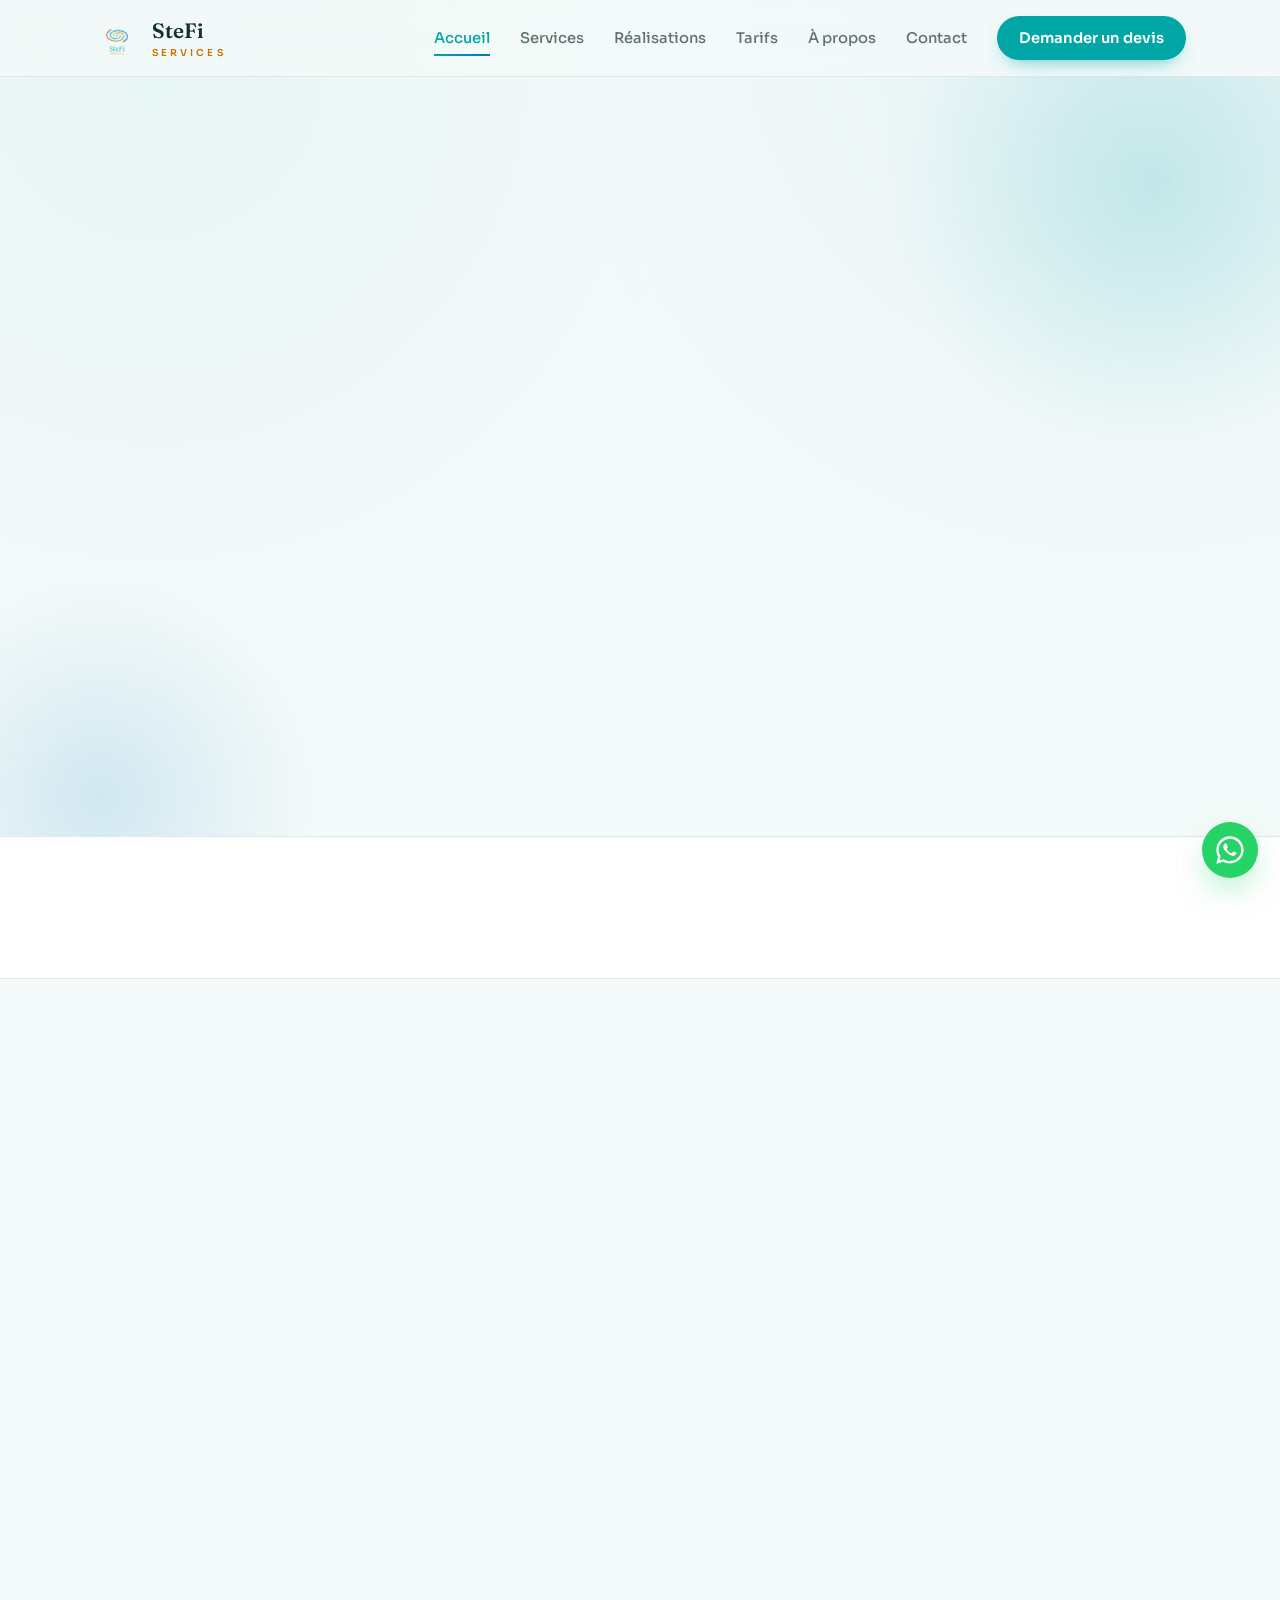
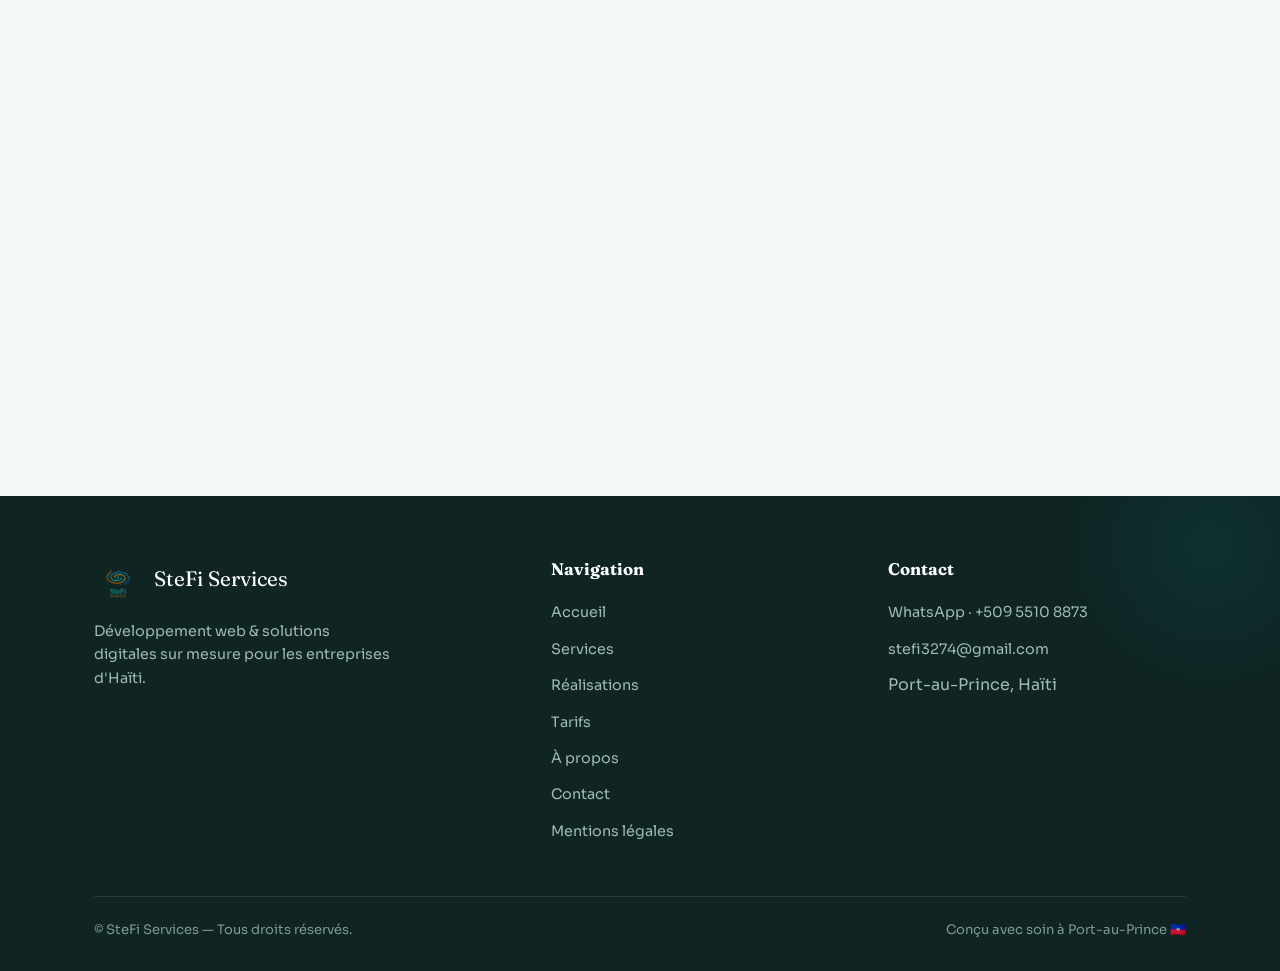
==== index.html @ d9a523bb "Add files via upload" ====
<!DOCTYPE html>
<html lang="fr">
<head>
<meta charset="UTF-8">
<meta name="viewport" content="width=device-width, initial-scale=1.0">
<title>SteFi Services — Développement web & solutions digitales</title>
<meta name="description" content="SteFi Services conçoit des sites web et solutions digitales sur mesure à Port-au-Prince : sites vitrines, boutiques en ligne, paiement MonCash & NatCash.">
<meta property="og:title" content="SteFi Services — Développement web & solutions digitales">
<meta property="og:description" content="SteFi Services conçoit des sites web et solutions digitales sur mesure à Port-au-Prince : sites vitrines, boutiques en ligne, paiement MonCash & NatCash.">
<meta property="og:type" content="website">
<meta property="og:image" content="logo.png">
<meta name="theme-color" content="#00a5a5">
<link rel="icon" type="image/png" href="logo.png">
<link rel="preconnect" href="https://fonts.googleapis.com">
<link rel="preconnect" href="https://fonts.gstatic.com" crossorigin>
<link href="https://fonts.googleapis.com/css2?family=Fraunces:ital,opsz,wght@0,9..144,400;0,9..144,600;0,9..144,700;1,9..144,400;1,9..144,600&family=Sora:wght@300;400;500;600;700&display=swap" rel="stylesheet">
<link rel="stylesheet" href="style.css">
</head>
<body>
<header>
  <div class="wrap nav">
    <a href="index.html" class="brand">
      <img src="logo.png" alt="Logo SteFi Services">
      <span>SteFi<small>Services</small></span>
    </a>
    <nav class="menu" id="menu">
        <a href="index.html" class="active">Accueil</a>
        <a href="services.html">Services</a>
        <a href="realisations.html">Réalisations</a>
        <a href="tarifs.html">Tarifs</a>
        <a href="a-propos.html">À propos</a>
        <a href="contact.html">Contact</a>
        <a href="contact.html" class="cta">Demander un devis</a>
    </nav>
    <button class="burger" id="burger" aria-label="Ouvrir le menu"><span></span><span></span><span></span></button>
  </div>
</header>

<section class="hero">
  <div class="wrap">
    <div class="reveal">
      <span class="kicker">Développement web &amp; solutions digitales</span>
      <h1>Votre entreprise mérite d'exister <em>en ligne</em>.</h1>
      <p class="lead">SteFi Services conçoit des sites web modernes, des boutiques en ligne et des outils digitaux sur mesure — pensés pour le marché haïtien, du paiement MonCash &amp; NatCash jusqu'aux commandes sur WhatsApp.</p>
      <div class="btns">
        <a href="contact.html" class="btn btn-primary">Démarrer mon projet <span class="arr">→</span></a>
        <a href="services.html" class="btn btn-ghost">Voir les services</a>
      </div>
      <div class="hero-meta">
        <div class="hm"><b>5</b> pages dès la formule de base</div>
        <div class="hm"><b>100%</b> adapté au mobile</div>
        <div class="hm"><b>MonCash</b> &amp; NatCash</div>
      </div>
    </div>
    <div class="hero-art reveal d2">
      <div class="hero-card">
        <img src="logo.png" alt="SteFi Services">
        <div class="hc-title">SteFi Services</div>
        <div class="hc-sub">Digital · Web · Design</div>
        <div class="hc-row"><span class="hc-dot" style="background:var(--accent)"></span><b>Sites vitrines</b> élégants &amp; rapides</div>
        <div class="hc-row"><span class="hc-dot" style="background:var(--blue)"></span><b>Boutiques</b> avec paiement local</div>
        <div class="hc-row"><span class="hc-dot" style="background:var(--ocre)"></span><b>Solutions</b> sur mesure</div>
        <div class="hc-row"><span class="hc-dot" style="background:var(--gold)"></span><b>Accompagnement</b> &amp; suivi</div>
      </div>
    </div>
  </div>
</section>

<div class="strip">
  <div class="wrap">
    <div class="stat reveal"><div class="n">100%</div><div class="l">Adapté mobile</div></div>
    <div class="stat reveal d1"><div class="n">MonCash</div><div class="l">&amp; NatCash</div></div>
    <div class="stat reveal d2"><div class="n">7j/7</div><div class="l">Suivi &amp; support</div></div>
    <div class="stat reveal d3"><div class="n">Sur&nbsp;devis</div><div class="l">Projet sur mesure</div></div>
  </div>
</div>

<section>
  <div class="wrap">
    <div class="head reveal">
      <span class="kicker">Ce que nous faisons</span>
      <h2>Des services digitaux complets</h2>
      <p>De la première page web à la boutique en ligne, nous vous accompagnons à chaque étape de votre présence numérique.</p>
    </div>
    <div class="grid">
      <div class="card c1 reveal"><div class="ic">🌐</div><h3>Sites vitrines</h3><p>Un site élégant et rapide pour présenter votre activité, inspirer confiance et être trouvé en ligne.</p></div>
      <div class="card c2 reveal d1"><div class="ic">🛒</div><h3>Boutiques en ligne</h3><p>Vendez vos produits avec un catalogue, un panier et le paiement MonCash &amp; NatCash intégré.</p></div>
      <div class="card c3 reveal d2"><div class="ic">⚙️</div><h3>Solutions sur mesure</h3><p>Applications web, automatisations et outils internes développés selon vos besoins spécifiques.</p></div>
    </div>
    <div style="text-align:center;margin-top:42px" class="reveal">
      <a href="services.html" class="btn btn-ghost">Découvrir tous les services <span class="arr">→</span></a>
    </div>
  </div>
</section>

<section style="padding-top:0">
  <div class="wrap">
    <div class="cta-band reveal">
      <h2>Un projet en tête ?</h2>
      <p>Discutons-en sans engagement. Vous recevez un devis clair et un accompagnement de A à Z.</p>
      <a href="contact.html" class="btn btn-primary">Demander un devis gratuit <span class="arr">→</span></a>
    </div>
  </div>
</section>

<footer>
  <div class="wrap">
    <div class="f-grid">
      <div>
        <div class="f-brand">
          <img src="logo.png" alt="SteFi Services">
          <span class="nm">SteFi Services</span>
        </div>
        <p>Développement web &amp; solutions digitales sur mesure pour les entreprises d'Haïti.</p>
      </div>
      <div>
        <h4>Navigation</h4>
        <ul>
          <li><a href="index.html">Accueil</a></li>
          <li><a href="services.html">Services</a></li>
          <li><a href="realisations.html">Réalisations</a></li>
          <li><a href="tarifs.html">Tarifs</a></li>
          <li><a href="a-propos.html">À propos</a></li>
          <li><a href="contact.html">Contact</a></li>
          <li><a href="mentions-legales.html">Mentions légales</a></li>
        </ul>
      </div>
      <div>
        <h4>Contact</h4>
        <ul>
          <li><a href="https://wa.me/50955108873" target="_blank" rel="noopener">WhatsApp · +509 5510 8873</a></li>
          <li><a href="mailto:stefi3274@gmail.com">stefi3274@gmail.com</a></li>
          <li><span style="color:#9fbab9">Port-au-Prince, Haïti</span></li>
        </ul>
      </div>
    </div>
    <div class="f-bottom">
      <span>© <span class="year"></span> SteFi Services — Tous droits réservés.</span>
      <span>Conçu avec soin à Port-au-Prince 🇭🇹</span>
    </div>
  </div>
</footer>

<span class="wa-pulse"></span>
<a class="wa-float" href="https://wa.me/50955108873?text=Bonjour%20SteFi%20Services,%20je%20souhaite%20des%20informations." target="_blank" rel="noopener" aria-label="Contacter sur WhatsApp">
  <svg viewBox="0 0 32 32" fill="currentColor"><path d="M16 .4C7.4.4.4 7.4.4 16c0 2.8.7 5.4 2 7.8L.3 31.6l8-2.1c2.3 1.2 4.9 1.9 7.7 1.9 8.6 0 15.6-7 15.6-15.6S24.6.4 16 .4zm0 28.2c-2.5 0-4.8-.7-6.8-1.8l-.5-.3-4.7 1.2 1.3-4.6-.3-.5c-1.3-2-2-4.4-2-6.8C3.2 9 9 3.2 16 3.2S28.8 9 28.8 16 23 28.6 16 28.6zm7.1-9.6c-.4-.2-2.3-1.1-2.6-1.3-.4-.1-.6-.2-.9.2s-1 1.3-1.2 1.5c-.2.2-.4.3-.8.1-.4-.2-1.6-.6-3.1-1.9-1.1-1-1.9-2.3-2.2-2.7-.2-.4 0-.6.2-.8.2-.2.4-.4.5-.7.2-.2.2-.4.4-.6.1-.3 0-.5 0-.7-.1-.2-.9-2.1-1.2-2.9-.3-.8-.6-.7-.9-.7h-.7c-.2 0-.6.1-1 .5-.3.4-1.3 1.3-1.3 3.1s1.3 3.6 1.5 3.9c.2.2 2.6 4 6.4 5.6.9.4 1.6.6 2.1.8.9.3 1.7.2 2.3.1.7-.1 2.3-.9 2.6-1.8.3-.9.3-1.6.2-1.8-.1-.1-.3-.2-.7-.4z"/></svg><span class="wa-txt">Discutons !</span>
</a>
<script src="main.js"></script>
</body>
</html>
---- style.css ----
/* ============================================================
   SteFi Services — styles partagés (v3)
   Modifiez ce fichier pour changer l'apparence de tout le site.
   Couleurs principales : voir :root ci-dessous.
   ============================================================ */

*{box-sizing:border-box;margin:0;padding:0}
:root{
  --ink:#15302f;--muted:#5d7271;
  --accent:#00a5a5;--accent-d:#007e8f;
  --blue:#0079bf;--ocre:#c77300;--gold:#cbb04f;
  --bg:#f4faf9;--surface:#ffffff;--border:#dceae9;
  --wa:#25d366;
  --shadow-sm:0 4px 14px -8px rgba(21,48,47,.25);
  --shadow-md:0 18px 44px -22px rgba(21,48,47,.35);
  --shadow-lg:0 30px 70px -30px rgba(21,48,47,.4);
  --radius:18px;
  --maxw:1140px;
}
html{scroll-behavior:smooth;-webkit-text-size-adjust:100%}
body{font-family:'Sora',sans-serif;color:var(--ink);background:var(--bg);line-height:1.65;overflow-x:hidden;
  background-image:radial-gradient(circle at 12% 8%,rgba(0,165,165,.05),transparent 40%),radial-gradient(circle at 88% 0%,rgba(0,121,191,.05),transparent 42%);
  background-attachment:fixed}
a{color:inherit;text-decoration:none}
img{max-width:100%;display:block}
::selection{background:rgba(0,165,165,.22)}
.wrap{max-width:var(--maxw);margin:0 auto;padding:0 24px}
section{padding:92px 0}
h1,h2,h3{font-family:'Fraunces',serif;font-weight:600;line-height:1.08;letter-spacing:-.01em}

/* ---------- HEADER ---------- */
header{position:sticky;top:0;z-index:60;background:rgba(244,250,249,.78);backdrop-filter:blur(14px);-webkit-backdrop-filter:blur(14px);border-bottom:1px solid var(--border);transition:box-shadow .3s}
header.scrolled{box-shadow:0 6px 24px -16px rgba(21,48,47,.5)}
.nav{display:flex;align-items:center;justify-content:space-between;height:76px}
.brand{display:flex;align-items:center;gap:12px;font-family:'Fraunces',serif;font-size:1.3rem;font-weight:600}
.brand img{width:46px;height:46px;object-fit:contain;transition:transform .4s cubic-bezier(.34,1.56,.64,1)}
.brand:hover img{transform:rotate(-8deg) scale(1.06)}
.brand span small{display:block;font-family:'Sora',sans-serif;font-size:.6rem;letter-spacing:.32em;text-transform:uppercase;color:var(--ocre);font-weight:600;margin-top:-2px}
.menu{display:flex;gap:30px;align-items:center;font-size:.92rem;font-weight:500}
.menu a{position:relative;padding:4px 0;color:var(--muted);transition:color .2s}
.menu a:hover,.menu a.active{color:var(--accent)}
.menu a::after{content:"";position:absolute;left:0;bottom:-2px;width:0;height:2px;background:linear-gradient(90deg,var(--accent),var(--blue));transition:width .28s}
.menu a:hover::after,.menu a.active::after{width:100%}
.menu .cta{background:var(--accent);color:#fff;padding:10px 22px;border-radius:30px;font-weight:600;box-shadow:0 8px 20px -10px rgba(0,165,165,.8)}
.menu .cta:hover{background:var(--accent-d);color:#fff;transform:translateY(-1px)}
.menu .cta::after{display:none}
.burger{display:none;flex-direction:column;gap:5px;cursor:pointer;background:none;border:0;padding:6px}
.burger span{width:26px;height:2px;background:var(--ink);border-radius:2px;transition:.3s}
.burger.open span:nth-child(1){transform:translateY(7px) rotate(45deg)}
.burger.open span:nth-child(2){opacity:0}
.burger.open span:nth-child(3){transform:translateY(-7px) rotate(-45deg)}

/* ---------- BUTTONS ---------- */
.btns{display:flex;gap:14px;flex-wrap:wrap}
.btn{display:inline-flex;align-items:center;gap:9px;padding:14px 28px;border-radius:32px;font-weight:600;font-size:.95rem;transition:transform .2s,box-shadow .2s,background .2s;cursor:pointer;border:0;font-family:inherit}
.btn-primary{background:linear-gradient(135deg,var(--accent-d),var(--accent) 70%,var(--blue));background-size:160% 160%;color:#fff;box-shadow:0 12px 30px -12px rgba(0,165,165,.7)}
.btn-primary:hover{transform:translateY(-2px);box-shadow:0 18px 40px -14px rgba(0,165,165,.85);background-position:100% 100%}
.btn-ghost{background:#fff;color:var(--ink);border:1.5px solid var(--border)}
.btn-ghost:hover{border-color:var(--accent);color:var(--accent);transform:translateY(-2px)}
.btn .arr{transition:transform .25s}
.btn:hover .arr{transform:translateX(4px)}

/* ---------- SECTION HEADINGS ---------- */
.kicker{display:inline-flex;align-items:center;gap:8px;text-transform:uppercase;letter-spacing:.26em;font-size:.7rem;font-weight:700;color:var(--ocre);margin-bottom:18px}
.kicker::before{content:"";width:22px;height:2px;background:var(--ocre);border-radius:2px}
.head{text-align:center;max-width:640px;margin:0 auto 58px}
.head .kicker{justify-content:center;margin-bottom:14px}
.head h2{font-size:clamp(1.9rem,4vw,2.5rem);margin-bottom:14px}
.head p{color:var(--muted)}

/* ---------- PAGE HERO (inner pages) ---------- */
.page-hero{padding:84px 0 44px;text-align:center;position:relative;overflow:hidden}
.page-hero::before{content:"";position:absolute;top:-160px;right:-120px;width:460px;height:460px;border-radius:50%;background:radial-gradient(circle,rgba(0,165,165,.16),transparent 65%)}
.page-hero::after{content:"";position:absolute;bottom:-180px;left:-120px;width:380px;height:380px;border-radius:50%;background:radial-gradient(circle,rgba(0,121,191,.12),transparent 65%)}
.page-hero .wrap{position:relative;z-index:1}
.page-hero h1{font-size:clamp(2.1rem,5vw,2.9rem);margin-bottom:12px}
.page-hero p{color:var(--muted);max-width:560px;margin:0 auto}
.crumbs{font-size:.78rem;color:var(--muted);margin-top:18px;letter-spacing:.04em}
.crumbs a{color:var(--accent)}
.crumbs a:hover{text-decoration:underline}

/* ---------- HERO (home) ---------- */
.hero{position:relative;padding:104px 0 92px;overflow:hidden}
.hero::before{content:"";position:absolute;top:-180px;right:-160px;width:580px;height:580px;border-radius:50%;background:radial-gradient(circle,rgba(0,165,165,.18),transparent 65%);z-index:0;animation:float 14s ease-in-out infinite}
.hero::after{content:"";position:absolute;bottom:-200px;left:-140px;width:480px;height:480px;border-radius:50%;background:radial-gradient(circle,rgba(0,121,191,.14),transparent 65%);z-index:0;animation:float 18s ease-in-out infinite reverse}
@keyframes float{0%,100%{transform:translate(0,0)}50%{transform:translate(-24px,22px)}}
.hero .wrap{position:relative;z-index:1;display:grid;grid-template-columns:1.1fr .9fr;gap:52px;align-items:center}
.hero h1{font-size:clamp(2.3rem,5.2vw,3.4rem);margin-bottom:20px}
.hero h1 em{font-style:italic;color:var(--accent);position:relative}
.hero h1 em::after{content:"";position:absolute;left:0;right:0;bottom:.04em;height:.13em;background:rgba(203,176,79,.45);border-radius:3px;z-index:-1}
.hero p.lead{font-size:1.12rem;color:var(--muted);max-width:520px;margin-bottom:32px}
.hero-meta{display:flex;gap:26px;margin-top:30px;flex-wrap:wrap}
.hero-meta .hm{display:flex;align-items:center;gap:9px;font-size:.86rem;color:var(--muted);font-weight:500}
.hero-meta .hm b{color:var(--accent);font-family:'Fraunces',serif;font-size:1.15rem}
.hero-art{position:relative;display:flex;justify-content:center}
.hero-card{background:#fff;border:1px solid var(--border);border-radius:26px;padding:34px;box-shadow:var(--shadow-lg);width:100%;max-width:380px;position:relative}
.hero-card::before{content:"";position:absolute;inset:0;border-radius:26px;padding:1px;background:linear-gradient(140deg,rgba(0,165,165,.5),transparent 40%,rgba(0,121,191,.4));-webkit-mask:linear-gradient(#fff 0 0) content-box,linear-gradient(#fff 0 0);-webkit-mask-composite:xor;mask-composite:exclude;pointer-events:none}
.hero-card img{width:120px;margin:0 auto 6px}
.hero-card .hc-title{text-align:center;font-family:'Fraunces',serif;font-size:1.5rem;color:var(--accent-d)}
.hero-card .hc-sub{text-align:center;font-size:.66rem;letter-spacing:.34em;text-transform:uppercase;color:var(--ocre);font-weight:600;margin-bottom:22px}
.hc-row{display:flex;align-items:center;gap:12px;padding:11px 0;border-top:1px dashed var(--border);font-size:.9rem}
.hc-row b{color:var(--ink)}
.hc-dot{width:10px;height:10px;border-radius:50%;flex:0 0 auto}

/* ---------- TRUST STRIP ---------- */
.strip{background:#fff;border-top:1px solid var(--border);border-bottom:1px solid var(--border)}
.strip .wrap{display:flex;justify-content:space-around;flex-wrap:wrap;gap:24px;padding:34px 24px}
.stat{text-align:center}
.stat .n{font-family:'Fraunces',serif;font-size:2rem;color:var(--accent)}
.stat .l{font-size:.8rem;color:var(--muted);text-transform:uppercase;letter-spacing:.12em}

/* ---------- SERVICES ---------- */
.grid{display:grid;grid-template-columns:repeat(3,1fr);gap:22px}
.card{background:#fff;border:1px solid var(--border);border-radius:var(--radius);padding:32px 28px;transition:transform .3s cubic-bezier(.22,1,.36,1),box-shadow .3s,border-color .3s;position:relative;overflow:hidden}
.card::before{content:"";position:absolute;top:0;left:0;right:0;height:3px;background:linear-gradient(90deg,var(--accent),var(--blue));transform:scaleX(0);transform-origin:left;transition:transform .35s}
.card:hover{transform:translateY(-7px);box-shadow:var(--shadow-md);border-color:transparent}
.card:hover::before{transform:scaleX(1)}
.card .ic{width:56px;height:56px;border-radius:15px;display:flex;align-items:center;justify-content:center;margin-bottom:20px;font-size:1.55rem;transition:transform .3s}
.card:hover .ic{transform:scale(1.08) rotate(-4deg)}
.card h3{font-size:1.3rem;margin-bottom:10px}
.card p{font-size:.92rem;color:var(--muted)}
.c1 .ic{background:rgba(0,165,165,.12);color:var(--accent)}
.c2 .ic{background:rgba(0,121,191,.12);color:var(--blue)}
.c3 .ic{background:rgba(199,115,0,.12);color:var(--ocre)}
.c4 .ic{background:rgba(203,176,79,.18);color:#a8902f}
.c5 .ic{background:rgba(0,126,143,.12);color:var(--accent-d)}
.c6 .ic{background:rgba(0,165,165,.12);color:var(--accent)}

/* ---------- PROCESS (services page) ---------- */
.steps{display:grid;grid-template-columns:repeat(4,1fr);gap:20px;margin-top:10px}
.step{background:#fff;border:1px solid var(--border);border-radius:16px;padding:28px 24px;position:relative;transition:transform .3s,box-shadow .3s}
.step:hover{transform:translateY(-5px);box-shadow:var(--shadow-md)}
.step .stp-n{font-family:'Fraunces',serif;font-size:2.3rem;color:var(--gold);line-height:1;margin-bottom:12px}
.step h3{font-size:1.1rem;margin-bottom:8px}
.step p{font-size:.88rem;color:var(--muted)}

/* ---------- ABOUT ---------- */
.about{display:grid;grid-template-columns:.85fr 1.15fr;gap:56px;align-items:center}
.about-visual{position:relative;border-radius:24px;padding:48px 32px;text-align:center;background:linear-gradient(140deg,#007e8f,#00a5a5 55%,#0079bf);overflow:hidden;box-shadow:var(--shadow-md)}
.about-visual::after{content:"";position:absolute;right:-40px;bottom:-60px;width:200px;height:200px;border-radius:50%;background:radial-gradient(circle,rgba(203,176,79,.4),transparent 70%)}
.about-visual img{width:150px;margin:0 auto;filter:drop-shadow(0 10px 24px rgba(0,0,0,.2));position:relative;z-index:1}
.about-visual .nm{color:#fff;font-family:'Fraunces',serif;font-size:1.45rem;margin-top:8px;position:relative;z-index:1}
.about-visual .rl{color:rgba(255,255,255,.85);font-size:.82rem;letter-spacing:.2em;text-transform:uppercase;margin-top:4px;position:relative;z-index:1}
.about h2{font-size:clamp(1.8rem,4vw,2.4rem);margin-bottom:18px}
.about p{color:var(--muted);margin-bottom:16px}
.vals{display:flex;gap:14px;flex-wrap:wrap;margin-top:24px}
.pill{background:var(--bg);border:1px solid var(--border);border-radius:30px;padding:9px 17px;font-size:.82rem;font-weight:500;transition:transform .2s,border-color .2s}
.pill:hover{transform:translateY(-2px);border-color:var(--accent)}
.pill b{color:var(--accent)}

/* ---------- VALUES (about) ---------- */
.values{display:grid;grid-template-columns:repeat(3,1fr);gap:22px}
.value{background:#fff;border:1px solid var(--border);border-radius:16px;padding:28px 24px;transition:transform .3s,box-shadow .3s}
.value:hover{transform:translateY(-5px);box-shadow:var(--shadow-md)}
.value .ic{font-size:1.8rem;margin-bottom:12px}
.value h3{font-size:1.15rem;margin-bottom:8px}
.value p{font-size:.9rem;color:var(--muted)}

/* ---------- CTA BANNER ---------- */
.cta-band{position:relative;border-radius:26px;padding:52px 44px;text-align:center;overflow:hidden;color:#fff;
  background:linear-gradient(135deg,#007e8f,#00a5a5 50%,#0079bf)}
.cta-band::before{content:"";position:absolute;top:-80px;left:-60px;width:280px;height:280px;border-radius:50%;background:radial-gradient(circle,rgba(255,255,255,.12),transparent 70%)}
.cta-band::after{content:"";position:absolute;right:-70px;bottom:-90px;width:320px;height:320px;border-radius:50%;background:radial-gradient(circle,rgba(203,176,79,.35),transparent 70%)}
.cta-band h2{font-size:clamp(1.7rem,4vw,2.3rem);margin-bottom:12px;position:relative}
.cta-band p{opacity:.94;max-width:520px;margin:0 auto 26px;position:relative}
.cta-band .btn-primary{background:#fff;color:var(--accent-d);position:relative}
.cta-band .btn-primary:hover{background:#fff;color:var(--accent-d)}

/* ---------- CONTACT ---------- */
.contact-grid{display:grid;grid-template-columns:1fr 1fr;gap:40px}
.contact-info{display:flex;flex-direction:column;gap:16px}
.ci-row{display:flex;gap:16px;align-items:center;background:#fff;border:1px solid var(--border);border-radius:14px;padding:18px 20px;transition:border-color .2s,transform .2s,box-shadow .2s}
.ci-row:hover{border-color:var(--accent);transform:translateX(4px);box-shadow:var(--shadow-sm)}
.ci-row .ic{width:46px;height:46px;border-radius:12px;background:rgba(0,165,165,.1);color:var(--accent);display:flex;align-items:center;justify-content:center;flex:0 0 auto;font-size:1.2rem}
.ci-row .lbl{font-size:.72rem;text-transform:uppercase;letter-spacing:.14em;color:var(--muted)}
.ci-row .val{font-weight:600;font-size:1rem}
.form{background:#fff;border:1px solid var(--border);border-radius:var(--radius);padding:32px;box-shadow:var(--shadow-sm)}
.form label{display:block;font-size:.82rem;font-weight:600;margin-bottom:6px;color:var(--ink)}
.form .field{margin-bottom:18px}
.form input,.form textarea{width:100%;padding:13px 15px;border:1.5px solid var(--border);border-radius:11px;font-family:inherit;font-size:.95rem;background:var(--bg);transition:border-color .2s,box-shadow .2s;color:var(--ink)}
.form input:focus,.form textarea:focus{outline:none;border-color:var(--accent);box-shadow:0 0 0 3px rgba(0,165,165,.12)}
.form textarea{resize:vertical;min-height:130px}
.form .btn-primary{width:100%;justify-content:center}
.form-note{font-size:.78rem;color:var(--muted);margin-top:12px;text-align:center}

/* ---------- FAQ ---------- */
.faq{max-width:760px;margin:0 auto;display:flex;flex-direction:column;gap:12px}
.faq details{background:#fff;border:1px solid var(--border);border-radius:14px;padding:0 22px;transition:box-shadow .25s,border-color .25s}
.faq details[open]{box-shadow:var(--shadow-sm);border-color:rgba(0,165,165,.4)}
.faq summary{cursor:pointer;list-style:none;padding:20px 0;font-weight:600;font-size:1rem;display:flex;justify-content:space-between;align-items:center;gap:16px}
.faq summary::-webkit-details-marker{display:none}
.faq summary::after{content:"+";font-size:1.5rem;color:var(--accent);font-weight:400;transition:transform .3s;line-height:1}
.faq details[open] summary::after{transform:rotate(45deg)}
.faq .ans{padding:0 0 22px;color:var(--muted);font-size:.92rem;margin-top:-4px}

/* ---------- LEGAL DOC ---------- */
.doc{background:#fff;border:1px solid var(--border);border-radius:var(--radius);padding:42px;box-shadow:var(--shadow-md);max-width:820px;margin:0 auto}
.doc-sec{padding:24px 0;border-bottom:1px solid var(--border)}
.doc-sec:last-child{border-bottom:0;padding-bottom:0}
.doc-sec:first-child{padding-top:0}
.doc h2{font-size:1.35rem;color:var(--accent-d);margin-bottom:12px;display:flex;align-items:center;gap:10px}
.doc h2 .num{font-size:.85rem;background:rgba(0,165,165,.12);color:var(--accent);width:30px;height:30px;border-radius:8px;display:inline-flex;align-items:center;justify-content:center;flex:0 0 auto}
.doc p{color:var(--muted);margin-bottom:10px}
.doc p b{color:var(--ink)}
.doc a{color:var(--accent)}
.doc a:hover{text-decoration:underline}
.doc ul{margin:8px 0 8px 4px;list-style:none}
.doc ul li{color:var(--muted);padding:5px 0 5px 22px;position:relative}
.doc ul li::before{content:"›";position:absolute;left:4px;color:var(--accent);font-weight:700}
.info-box{background:var(--bg);border:1px solid var(--border);border-radius:12px;padding:18px 20px;margin-top:6px}
.info-box p{margin:4px 0;color:var(--ink);font-size:.95rem}
.updated{text-align:center;color:var(--muted);font-size:.82rem;margin-top:26px;font-style:italic}

/* ---------- FOOTER ---------- */
footer{background:#0f2423;color:#cfe3e2;padding:60px 0 30px;position:relative;overflow:hidden}
footer::before{content:"";position:absolute;top:-100px;right:-80px;width:300px;height:300px;border-radius:50%;background:radial-gradient(circle,rgba(0,165,165,.1),transparent 70%)}
.f-grid{display:grid;grid-template-columns:1.4fr 1fr 1fr;gap:40px;margin-bottom:42px;position:relative}
.f-brand{display:flex;align-items:center;gap:12px;margin-bottom:16px}
.f-brand img{width:48px}
.f-brand .nm{font-family:'Fraunces',serif;font-size:1.3rem;color:#fff}
footer p{font-size:.9rem;color:#9fbab9;max-width:300px}
footer h4{font-family:'Fraunces',serif;color:#fff;font-size:1.05rem;margin-bottom:16px}
footer ul{list-style:none}
footer ul li{margin-bottom:10px}
footer ul a{font-size:.9rem;color:#9fbab9;transition:color .2s,padding-left .2s}
footer ul a:hover{color:var(--accent);padding-left:4px}
.f-bottom{border-top:1px solid rgba(255,255,255,.1);padding-top:22px;display:flex;justify-content:space-between;flex-wrap:wrap;gap:12px;font-size:.82rem;color:#7d9897;position:relative}

/* ---------- WHATSAPP FLOAT ---------- */
.wa-float{position:fixed;right:22px;bottom:22px;z-index:80;display:flex;align-items:center;gap:0;background:var(--wa);color:#fff;border-radius:32px;padding:14px;box-shadow:0 14px 34px -10px rgba(37,211,102,.6);transition:padding .3s,gap .3s;overflow:hidden}
.wa-float svg{width:28px;height:28px;flex:0 0 auto}
.wa-float .wa-txt{max-width:0;white-space:nowrap;font-weight:600;font-size:.92rem;overflow:hidden;transition:max-width .35s,margin .35s}
.wa-float:hover{gap:10px;padding:14px 22px 14px 14px}
.wa-float:hover .wa-txt{max-width:160px;margin-left:2px}
.wa-pulse{position:fixed;right:30px;bottom:30px;width:30px;height:30px;border-radius:50%;background:var(--wa);z-index:79;animation:pulse 2.4s infinite;pointer-events:none}
@keyframes pulse{0%{transform:scale(1);opacity:.55}70%{transform:scale(2.6);opacity:0}100%{opacity:0}}

/* ---------- REVEAL ---------- */
.reveal{opacity:0;transform:translateY(28px);transition:opacity .7s ease,transform .7s cubic-bezier(.22,1,.36,1)}
.reveal.in{opacity:1;transform:none}
.reveal.d1{transition-delay:.08s}.reveal.d2{transition-delay:.16s}.reveal.d3{transition-delay:.24s}.reveal.d4{transition-delay:.32s}.reveal.d5{transition-delay:.4s}

/* ---------- RESPONSIVE ---------- */
@media (max-width:900px){
  .hero .wrap{grid-template-columns:1fr;gap:42px}
  .grid{grid-template-columns:1fr 1fr}
  .values{grid-template-columns:1fr}
  .steps{grid-template-columns:1fr 1fr}
  .about{grid-template-columns:1fr;gap:36px}
  .f-grid{grid-template-columns:1fr 1fr}
}
@media (max-width:640px){
  section{padding:64px 0}
  .menu{position:fixed;inset:76px 0 auto 0;background:var(--bg);flex-direction:column;gap:0;padding:8px 24px 24px;border-bottom:1px solid var(--border);transform:translateY(-135%);transition:transform .35s;height:auto}
  .menu.open{transform:none}
  .menu a{width:100%;padding:15px 0;border-bottom:1px solid var(--border)}
  .menu a::after{display:none}
  .menu .cta{width:100%;text-align:center;justify-content:center;margin-top:12px}
  .burger{display:flex}
  .grid{grid-template-columns:1fr}
  .steps{grid-template-columns:1fr}
  .contact-grid{grid-template-columns:1fr}
  .f-grid{grid-template-columns:1fr}
  .f-bottom{flex-direction:column;text-align:center}
  .doc{padding:26px 20px}
  .cta-band{padding:40px 26px}
}
@media (prefers-reduced-motion:reduce){
  *{animation:none!important;transition:none!important}
  .reveal{opacity:1;transform:none}
}

/* ============================================================
   TARIFS
   ============================================================ */
.tiers{display:grid;grid-template-columns:repeat(3,1fr);gap:22px;align-items:start}
.tier{background:#fff;border:1px solid var(--border);border-radius:var(--radius);padding:30px 26px;position:relative;display:flex;flex-direction:column;transition:transform .3s,box-shadow .3s}
.tier:hover{transform:translateY(-6px);box-shadow:var(--shadow-md)}
.tier.feature{border:2px solid var(--accent);box-shadow:0 18px 44px -22px rgba(0,165,165,.5)}
.tier .ribbon{position:absolute;top:18px;right:-1px;background:var(--ocre);color:#fff;font-size:.62rem;font-weight:700;text-transform:uppercase;letter-spacing:.1em;padding:5px 13px;border-radius:7px 0 0 7px}
.tier .t-name{font-family:'Fraunces',serif;font-size:1.4rem;font-weight:600}
.tier .t-who{color:var(--muted);font-size:.84rem;margin:4px 0 18px;min-height:38px}
.t-price{display:flex;align-items:baseline;gap:5px}
.t-price .cur{font-size:1.05rem;font-weight:600;color:var(--accent)}
.t-price .amt{font-family:'Fraunces',serif;font-size:2.5rem;font-weight:700;line-height:1;color:var(--ink)}
.t-price .note{font-size:.74rem;color:var(--muted)}
.t-sub{margin:12px 0 18px;padding:10px 13px;background:var(--bg);border-radius:10px;font-size:.82rem}
.t-sub b{color:var(--accent)}
.tier ul{list-style:none;font-size:.86rem;display:flex;flex-direction:column;gap:9px;margin:0 0 22px}
.tier li{display:flex;gap:9px;align-items:flex-start}
.tier li::before{content:"✓";color:var(--gold);font-weight:700;flex:0 0 auto}
.tier li.no{color:#b9b1a6}
.tier li.no::before{content:"—";color:#cfc7bb}
.tier .btn{margin-top:auto;justify-content:center;width:100%}
.t-band{background:#0f2423;color:#e7f1f0;border-radius:var(--radius);padding:30px 32px;margin-top:30px;position:relative;overflow:hidden}
.t-band::after{content:"";position:absolute;right:-60px;bottom:-70px;width:240px;height:240px;border-radius:50%;background:radial-gradient(circle,rgba(0,165,165,.18),transparent 70%)}
.t-band h3{font-family:'Fraunces',serif;color:#3fd0d0;font-size:1.25rem;margin-bottom:8px;position:relative}
.t-band p{font-size:.9rem;color:#bcd3d2;position:relative}
.t-band .why{margin-top:14px;font-size:.86rem;border-left:3px solid var(--gold);padding-left:14px;color:#cfe0df;position:relative}
.addons{margin-top:30px}
.addon-grid{display:grid;grid-template-columns:1fr 1fr;gap:12px}
.addon{display:flex;justify-content:space-between;gap:12px;background:#fff;border:1px solid var(--border);border-radius:11px;padding:13px 16px;font-size:.86rem;transition:border-color .2s}
.addon:hover{border-color:var(--accent)}
.addon b{color:var(--accent);white-space:nowrap}
.t-disclaimer{font-size:.74rem;color:#9a9186;margin-top:18px;font-style:italic;text-align:center}

/* ============================================================
   RÉALISATIONS (public)
   ============================================================ */
.rz-grid{display:grid;grid-template-columns:repeat(3,1fr);gap:24px}
.rz-card{background:#fff;border:1px solid var(--border);border-radius:var(--radius);overflow:hidden;display:flex;flex-direction:column;transition:transform .3s,box-shadow .3s;color:inherit}
.rz-card:hover{transform:translateY(-7px);box-shadow:var(--shadow-md)}
.rz-img{height:180px;background-size:cover;background-position:center;background-color:var(--bg)}
.rz-img--ph{display:flex;align-items:center;justify-content:center;background:linear-gradient(135deg,var(--accent-d),var(--blue))}
.rz-img--ph span{font-family:'Fraunces',serif;font-size:3rem;color:#fff;opacity:.9}
.rz-body{padding:22px 24px;display:flex;flex-direction:column;gap:8px;flex:1}
.rz-body h3{font-size:1.2rem}
.rz-body p{font-size:.9rem;color:var(--muted)}
.rz-link{margin-top:auto;color:var(--accent);font-weight:600;font-size:.88rem;display:inline-flex;align-items:center;gap:6px}
.rz-card:hover .rz-link .arr{transform:translateX(4px)}
.rz-empty{text-align:center;color:var(--muted);padding:50px 20px;font-size:.95rem}

/* ============================================================
   ADMIN
   ============================================================ */
.admin-wrap{max-width:780px;margin:0 auto}
.gate{max-width:420px;margin:0 auto;background:#fff;border:1px solid var(--border);border-radius:var(--radius);padding:34px;box-shadow:var(--shadow-sm);text-align:center}
.gate h2{font-size:1.4rem;margin-bottom:8px}
.gate p{color:var(--muted);font-size:.9rem;margin-bottom:20px}
.gate input{width:100%;padding:13px 15px;border:1.5px solid var(--border);border-radius:11px;font-family:inherit;font-size:.95rem;background:var(--bg);margin-bottom:14px;text-align:center}
.gate input:focus{outline:none;border-color:var(--accent)}
.gate .btn{width:100%;justify-content:center}
.gate-msg{display:none;color:#c0392b;font-size:.85rem;margin-top:10px}
.cfg-warning{display:none;max-width:600px;margin:0 auto 24px;background:#fff7ed;border:1px solid #fed7aa;border-radius:12px;padding:16px 20px;font-size:.86rem;color:#9a3412}
.cfg-warning b{color:#7c2d12}
.admin-card{background:#fff;border:1px solid var(--border);border-radius:var(--radius);padding:30px;box-shadow:var(--shadow-sm);margin-bottom:26px}
.admin-card h2{font-size:1.3rem;margin-bottom:18px;color:var(--accent-d)}
.admin-card .field{margin-bottom:16px}
.admin-card label{display:block;font-size:.82rem;font-weight:600;margin-bottom:6px}
.admin-card input,.admin-card textarea{width:100%;padding:12px 14px;border:1.5px solid var(--border);border-radius:10px;font-family:inherit;font-size:.93rem;background:var(--bg);color:var(--ink)}
.admin-card input:focus,.admin-card textarea:focus{outline:none;border-color:var(--accent);box-shadow:0 0 0 3px rgba(0,165,165,.12)}
.admin-card textarea{resize:vertical;min-height:80px}
.admin-card .hint{font-size:.74rem;color:var(--muted);margin-top:4px}
.form-msg{display:none;font-size:.88rem;margin-top:12px;font-weight:500}
.adm-item{display:flex;justify-content:space-between;align-items:flex-start;gap:16px;padding:16px 0;border-bottom:1px solid var(--border)}
.adm-item:last-child{border-bottom:0}
.adm-info{display:flex;flex-direction:column;gap:3px;min-width:0}
.adm-info b{font-size:.98rem}
.adm-info a{font-size:.8rem;color:var(--accent);word-break:break-all}
.adm-desc{font-size:.82rem;color:var(--muted)}
.adm-del{flex:0 0 auto;background:#fff;border:1.5px solid #f0d4d4;color:#c0392b;border-radius:9px;padding:8px 14px;font-size:.82rem;font-weight:600;cursor:pointer;font-family:inherit;transition:background .2s,border-color .2s}
.adm-del:hover{background:#fdecea;border-color:#e8b4b4}
.admin-foot{text-align:center;font-size:.82rem;color:var(--muted);margin-top:10px}
.admin-foot a{color:var(--accent)}

@media (max-width:900px){
  .tiers{grid-template-columns:1fr;gap:18px}
  .rz-grid{grid-template-columns:1fr 1fr}
  .addon-grid{grid-template-columns:1fr}
}
@media (max-width:640px){
  .rz-grid{grid-template-columns:1fr}
  .tier .ribbon{position:static;display:inline-block;margin-bottom:12px;border-radius:7px}
}

/* ============================================================
   v4 — Tarifs, Réalisations, Admin
   ============================================================ */

/* ---------- TARIFS ---------- */
.tiers{display:grid;grid-template-columns:repeat(3,1fr);gap:22px;align-items:start}
.tier{background:#fff;border:1px solid var(--border);border-radius:var(--radius);padding:30px 26px;position:relative;display:flex;flex-direction:column;transition:transform .3s,box-shadow .3s}
.tier:hover{transform:translateY(-6px);box-shadow:var(--shadow-md)}
.tier.feature{border:2px solid var(--accent);box-shadow:0 18px 50px -24px rgba(0,165,165,.55)}
.tier .ribbon{position:absolute;top:18px;right:-4px;background:var(--ocre);color:#fff;font-size:.62rem;font-weight:700;text-transform:uppercase;letter-spacing:.1em;padding:5px 13px;border-radius:6px 0 0 6px}
.tier .t-name{font-family:'Fraunces',serif;font-size:1.4rem;font-weight:600}
.tier .t-who{color:var(--muted);font-size:.84rem;margin:5px 0 18px;min-height:38px}
.t-price{display:flex;align-items:baseline;gap:5px}
.t-price .cur{font-size:1.05rem;font-weight:600;color:var(--accent)}
.t-price .amt{font-family:'Fraunces',serif;font-size:2.5rem;font-weight:700;line-height:1;color:var(--ink)}
.t-price .note{font-size:.74rem;color:var(--muted)}
.t-sub{margin:12px 0 18px;padding:10px 13px;background:var(--bg);border-radius:10px;font-size:.82rem}
.t-sub b{color:var(--accent)}
.tier ul.t-list{list-style:none;font-size:.86rem;display:flex;flex-direction:column;gap:9px;margin:4px 0 22px;flex:1}
.tier ul.t-list li{display:flex;gap:9px;align-items:flex-start;color:var(--ink)}
.tier ul.t-list li::before{content:"✓";color:var(--gold);font-weight:700;flex:0 0 auto}
.tier ul.t-list li.no{color:#b9b1a6}
.tier ul.t-list li.no::before{content:"—";color:#cfc7bb}
.tier .btn{justify-content:center}

.band{background:#0f2423;color:#e6f1f0;border-radius:var(--radius);padding:30px 32px;margin:34px 0;position:relative;overflow:hidden}
.band::after{content:"";position:absolute;right:-60px;top:-60px;width:220px;height:220px;border-radius:50%;background:radial-gradient(circle,rgba(0,165,165,.18),transparent 70%)}
.band h3{font-family:'Fraunces',serif;color:#3fd0d0;font-size:1.25rem;margin-bottom:8px;position:relative}
.band p{font-size:.92rem;opacity:.9;position:relative;max-width:760px}
.band .why{margin-top:14px;font-size:.86rem;border-left:3px solid var(--gold);padding-left:14px;opacity:.95;position:relative}

.addons{margin-top:10px}
.addon-grid{display:grid;grid-template-columns:1fr 1fr;gap:12px}
.addon{display:flex;justify-content:space-between;align-items:center;background:#fff;border:1px solid var(--border);border-radius:11px;padding:14px 18px;font-size:.88rem;transition:border-color .2s}
.addon:hover{border-color:var(--accent)}
.addon b{color:var(--accent);white-space:nowrap;margin-left:12px}
.tarif-note{font-size:.78rem;color:var(--muted);margin-top:22px;font-style:italic;text-align:center}

/* ---------- RÉALISATIONS ---------- */
.works{display:grid;grid-template-columns:repeat(3,1fr);gap:24px}
.work{background:#fff;border:1px solid var(--border);border-radius:var(--radius);overflow:hidden;display:flex;flex-direction:column;transition:transform .3s,box-shadow .3s}
.work:hover{transform:translateY(-6px);box-shadow:var(--shadow-md)}
.work .thumb{aspect-ratio:16/10;overflow:hidden;background:linear-gradient(135deg,#e3f1f0,#d4e6f2);position:relative}
.work .thumb img{width:100%;height:100%;object-fit:cover;transition:transform .5s}
.work:hover .thumb img{transform:scale(1.05)}
.work .thumb .ph{position:absolute;inset:0;display:flex;align-items:center;justify-content:center;color:var(--accent);font-size:2rem;opacity:.5}
.work .w-body{padding:22px 22px 24px;display:flex;flex-direction:column;flex:1}
.work h3{font-size:1.2rem;margin-bottom:8px}
.work p{font-size:.9rem;color:var(--muted);flex:1;margin-bottom:16px}
.work .w-link{display:inline-flex;align-items:center;gap:7px;font-size:.88rem;font-weight:600;color:var(--accent)}
.work .w-link .arr{transition:transform .25s}
.work:hover .w-link .arr{transform:translateX(4px)}
.works-empty{text-align:center;padding:60px 20px;color:var(--muted)}
.works-empty .ic{font-size:2.6rem;margin-bottom:14px;opacity:.5}
.works-loading{text-align:center;padding:50px 20px;color:var(--muted)}

/* ---------- ADMIN ---------- */
.admin-shell{max-width:760px;margin:0 auto}
.admin-card{background:#fff;border:1px solid var(--border);border-radius:var(--radius);padding:32px;box-shadow:var(--shadow-sm);margin-bottom:24px}
.admin-card h2{font-size:1.4rem;margin-bottom:6px}
.admin-card .sub{color:var(--muted);font-size:.9rem;margin-bottom:22px}
.admin-status{font-size:.85rem;padding:11px 15px;border-radius:10px;margin-bottom:18px;display:none}
.admin-status.ok{display:block;background:rgba(0,165,165,.1);color:var(--accent-d);border:1px solid rgba(0,165,165,.3)}
.admin-status.err{display:block;background:rgba(199,60,0,.08);color:#b23a00;border:1px solid rgba(199,60,0,.25)}
.admin-row{display:flex;gap:14px;align-items:center;justify-content:space-between;background:var(--bg);border:1px solid var(--border);border-radius:12px;padding:14px 16px;margin-bottom:10px}
.admin-row .ar-info{display:flex;gap:14px;align-items:center;min-width:0}
.admin-row .ar-thumb{width:54px;height:42px;border-radius:8px;object-fit:cover;flex:0 0 auto;background:#dce9e8}
.admin-row .ar-txt{min-width:0}
.admin-row .ar-txt b{display:block;font-size:.95rem;white-space:nowrap;overflow:hidden;text-overflow:ellipsis}
.admin-row .ar-txt span{font-size:.8rem;color:var(--muted);white-space:nowrap;overflow:hidden;text-overflow:ellipsis;display:block}
.btn-del{background:#fff;border:1.5px solid #e7c9c0;color:#b23a00;border-radius:9px;padding:8px 14px;font-size:.82rem;font-weight:600;cursor:pointer;flex:0 0 auto;transition:background .2s}
.btn-del:hover{background:#fdf0ec}
.btn-logout{background:none;border:1.5px solid var(--border);color:var(--muted);border-radius:9px;padding:8px 16px;font-size:.85rem;font-weight:600;cursor:pointer}
.btn-logout:hover{border-color:var(--accent);color:var(--accent)}
.admin-head{display:flex;justify-content:space-between;align-items:center;margin-bottom:24px;gap:16px;flex-wrap:wrap}
.setup-note{background:#fffaf0;border:1px solid #f0e2c0;border-radius:12px;padding:16px 18px;font-size:.85rem;color:#7a6420;margin-bottom:24px}
.setup-note b{color:#5e4d18}
.setup-note code{background:#fff;border:1px solid #ecdcb0;border-radius:5px;padding:1px 6px;font-size:.82em}

@media (max-width:900px){
  .tiers{grid-template-columns:1fr}
  .works{grid-template-columns:1fr 1fr}
  .addon-grid{grid-template-columns:1fr}
}
@media (max-width:640px){
  .works{grid-template-columns:1fr}
}
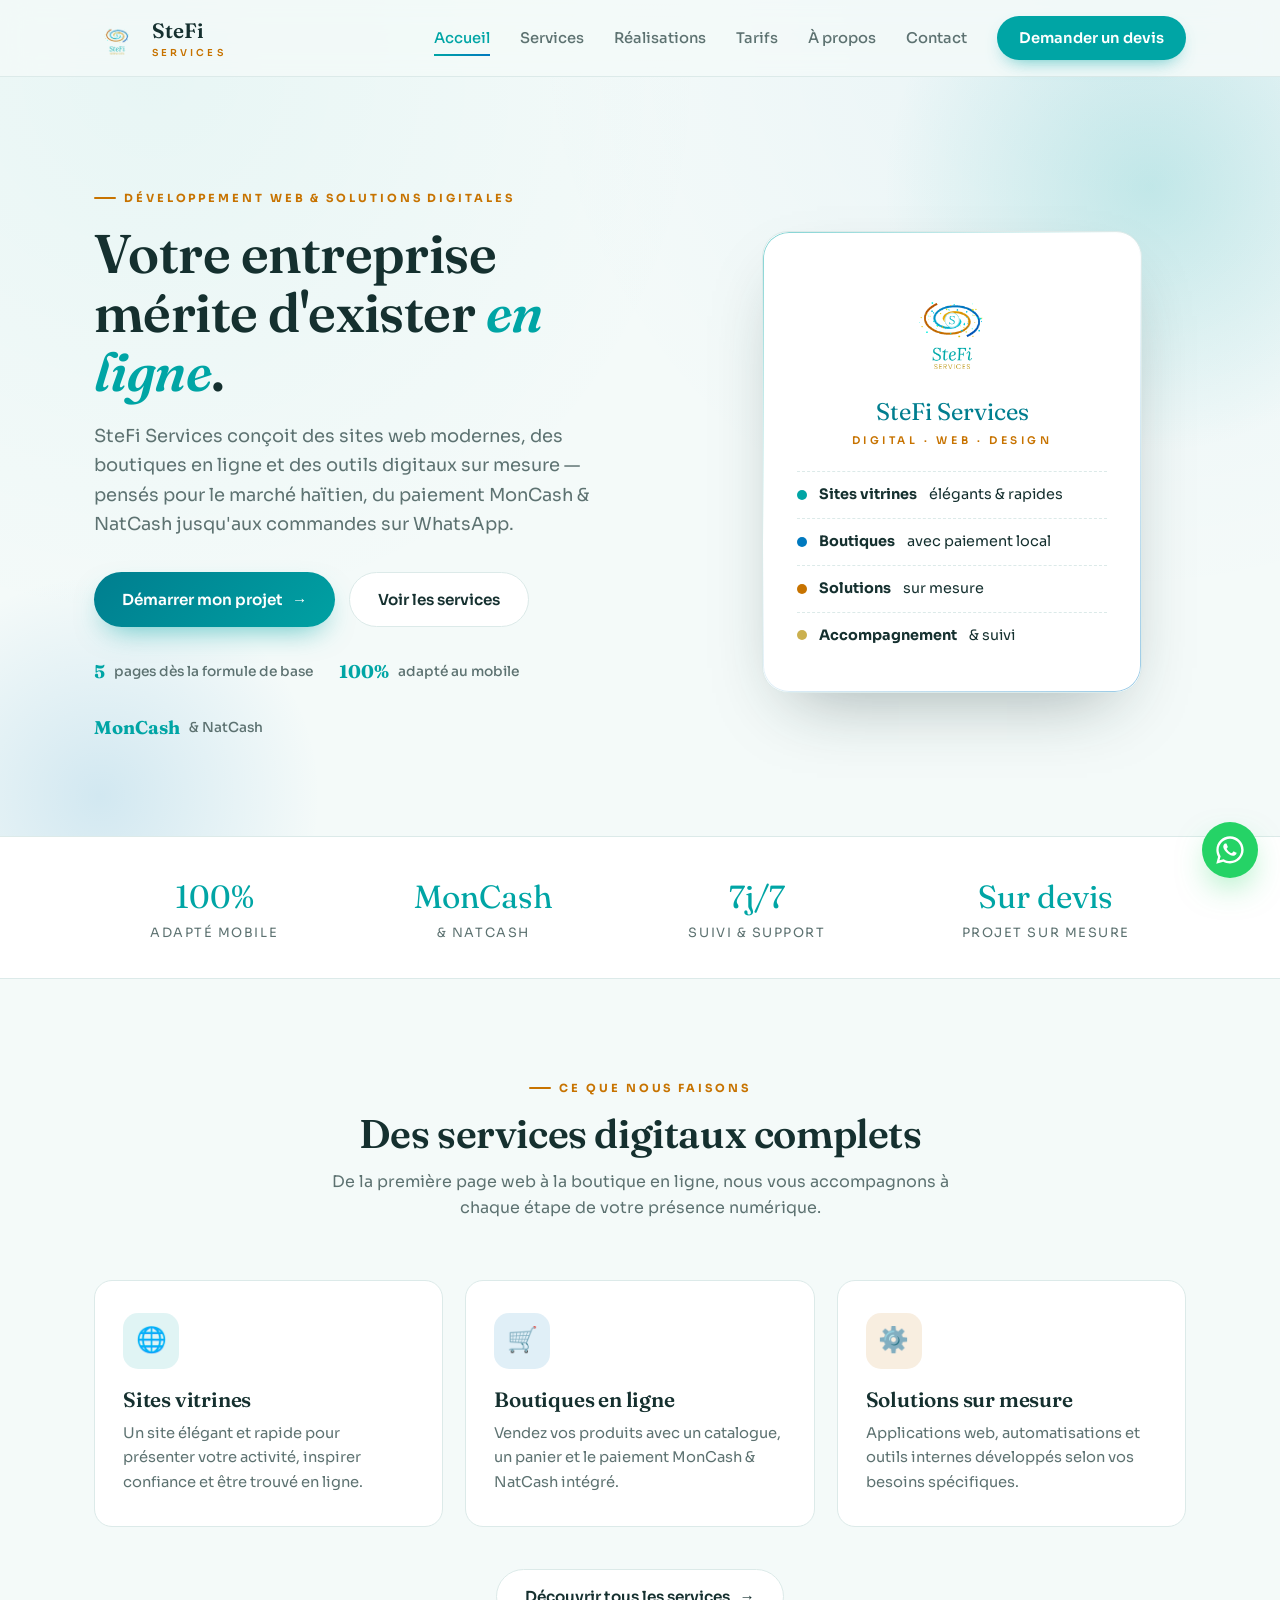
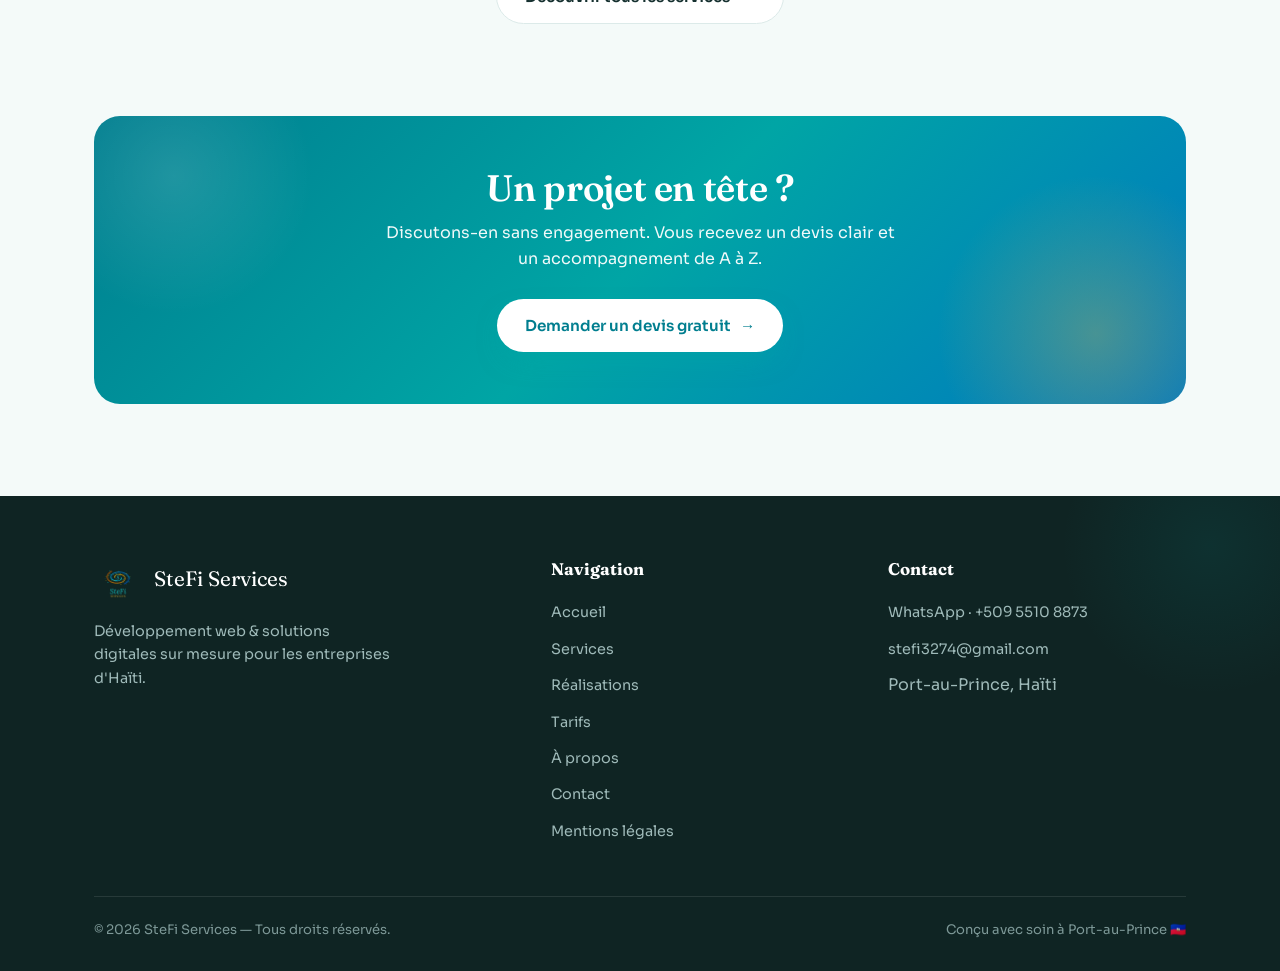
==== commit 7449f29c: "Add files via upload" ====
--- a/index.html
+++ b/index.html
@@ -8,7 +8,12 @@
 <meta property="og:title" content="SteFi Services — Développement web & solutions digitales">
 <meta property="og:description" content="SteFi Services conçoit des sites web et solutions digitales sur mesure à Port-au-Prince : sites vitrines, boutiques en ligne, paiement MonCash & NatCash.">
 <meta property="og:type" content="website">
-<meta property="og:image" content="logo.png">
+<meta property="og:image" content="https://stefi-services.vercel.app/og-image.png">
+<meta property="og:image:width" content="1200">
+<meta property="og:image:height" content="630">
+<meta property="og:url" content="https://stefi-services.vercel.app/index.html">
+<meta name="twitter:card" content="summary_large_image">
+<meta name="twitter:image" content="https://stefi-services.vercel.app/og-image.png">
 <meta name="theme-color" content="#00a5a5">
 <link rel="icon" type="image/png" href="logo.png">
 <link rel="preconnect" href="https://fonts.googleapis.com">
--- a/style.css
+++ b/style.css
@@ -450,3 +450,11 @@
 @media (max-width:640px){
   .works{grid-template-columns:1fr}
 }
+
+/* ---------- Tarifs sans prix : libellé "Sur devis" + blocs inclus/non inclus ---------- */
+.t-quote{display:flex;align-items:baseline;gap:8px;margin-bottom:4px}
+.t-quote .amt{font-family:'Fraunces',serif;font-size:1.9rem;font-weight:700;color:var(--accent);line-height:1}
+.t-quote .note{font-size:.78rem;color:var(--muted)}
+.t-block-label{font-size:.72rem;text-transform:uppercase;letter-spacing:.12em;font-weight:700;margin:16px 0 8px;color:var(--ink)}
+.t-block-label.pos{color:var(--accent-d)}
+.t-block-label.neg{color:#9a8e7f}
